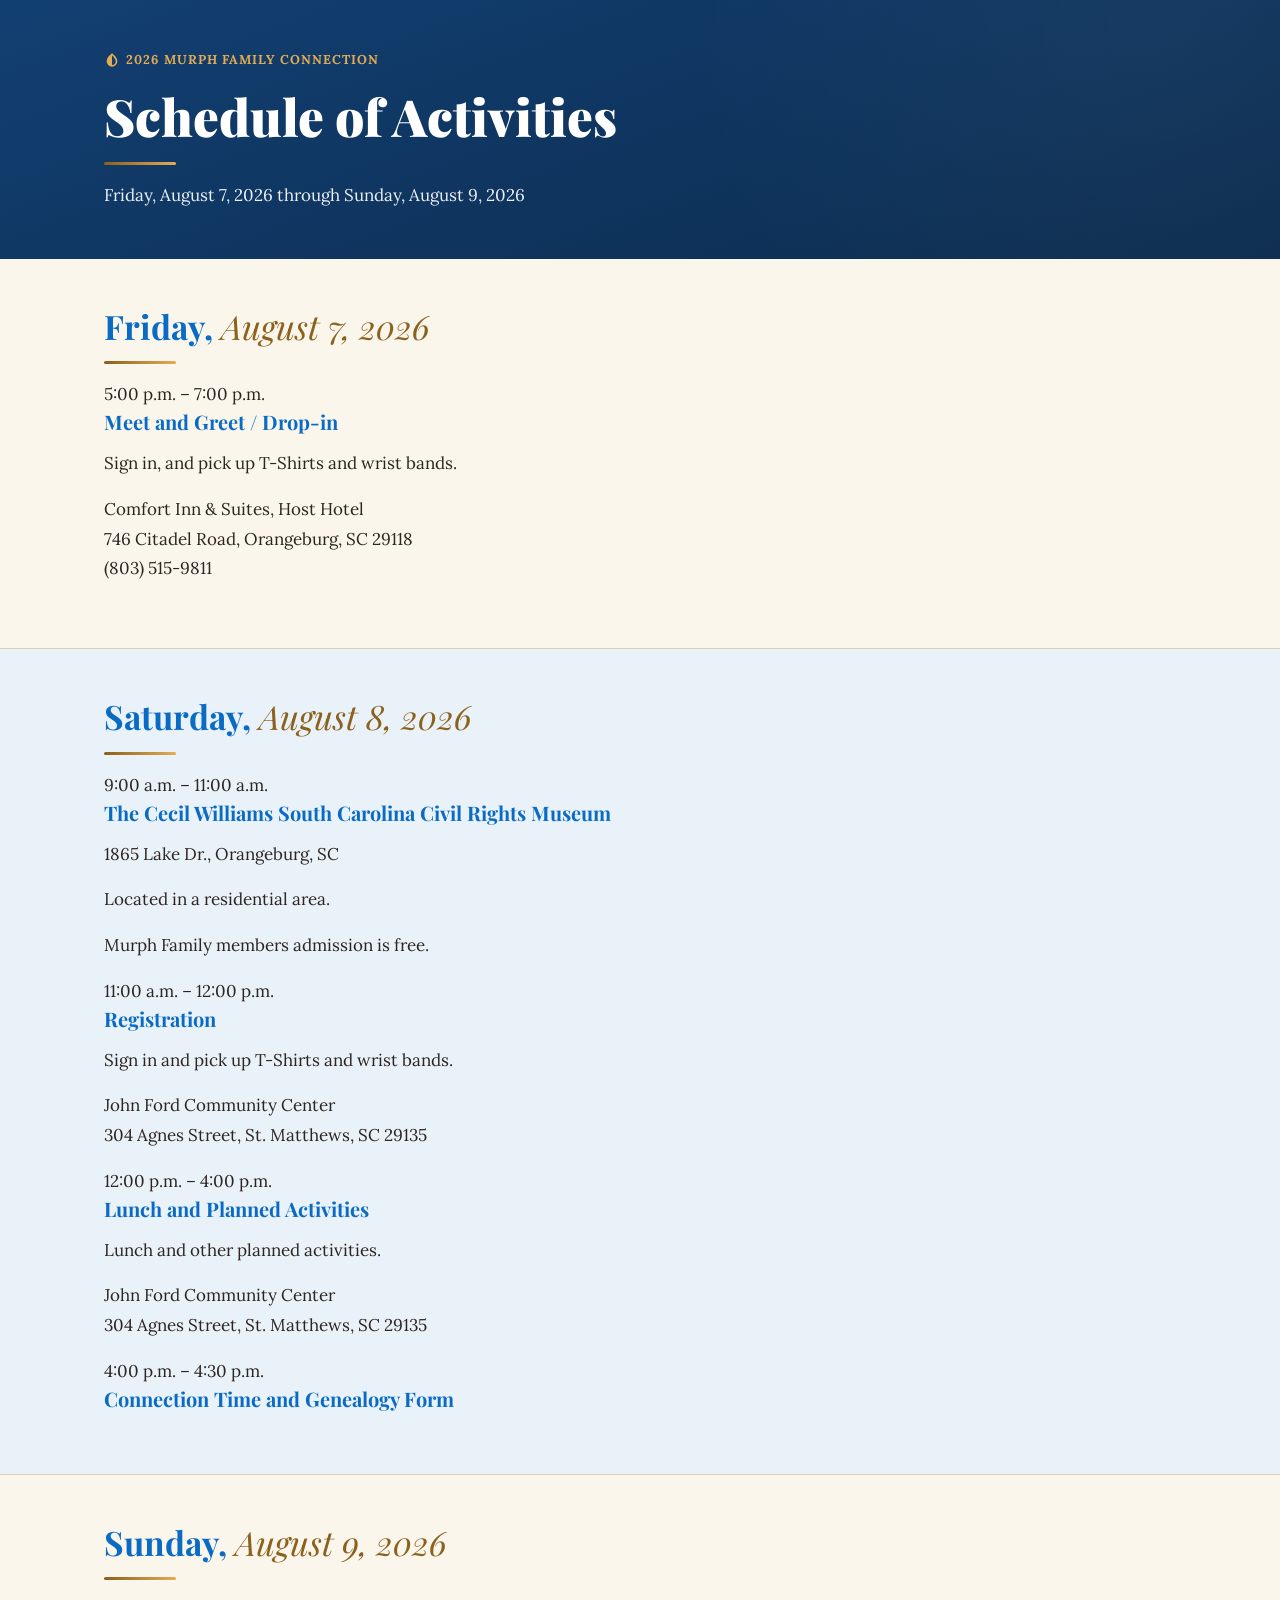
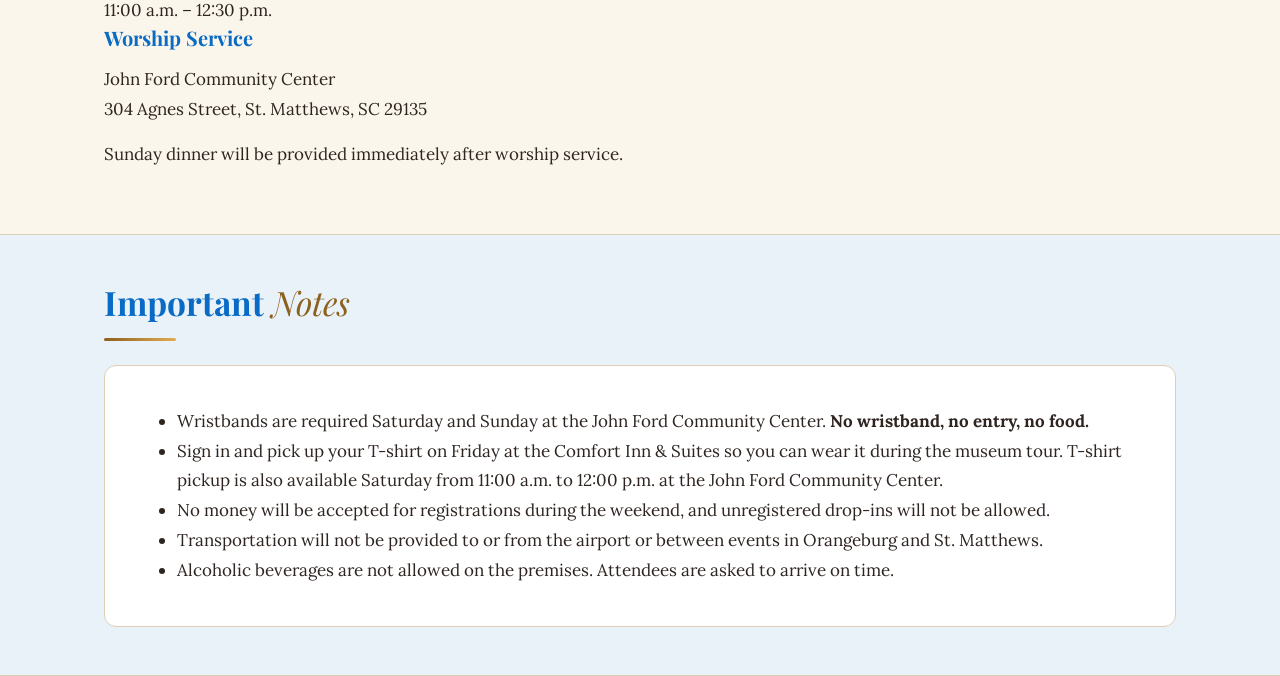
==== activities.html @ 3d92d0a0 "v1.5.2: Add Schedule of Activities page" ====
<!DOCTYPE html>
<html lang="en">
<head>
<meta charset="UTF-8">
<meta name="viewport" content="width=device-width, initial-scale=1.0">
<title>Schedule of Activities — Murph Family Connection 2026</title>
<meta name="description" content="Schedule of activities for the 2026 Murph Family Connection, August 7–9, 2026 in St. Matthews and Orangeburg, South Carolina.">
<link rel="icon" href="assets/images/murph-mark.svg" type="image/svg+xml">
<link rel="preconnect" href="https://fonts.googleapis.com">
<link rel="preconnect" href="https://fonts.gstatic.com" crossorigin>
<link href="https://fonts.googleapis.com/css2?family=Playfair+Display:ital,wght@0,400;0,700;0,900;1,400&family=Lora:ital,wght@0,400;0,600;1,400&display=swap" rel="stylesheet">
<link rel="stylesheet" href="assets/css/styles.css">
</head>
<body>
<a class="skip-link" href="#main">Skip to main content</a>

<div id="site-header"></div>

<main id="main">
<section class="page-header">
<div class="container">
<p class="section-eyebrow">
<svg viewBox="0 0 24 24" fill="currentColor" aria-hidden="true"><path d="M12 2c-4 3-8 7-8 12a8 8 0 0 0 8 8 8 8 0 0 0 8-8c0-5-4-9-8-12zm0 3.2c2.9 2.4 5.5 5.3 5.5 8.8A5.5 5.5 0 0 1 12 19.5V5.2z"/></svg>
2026 Murph Family Connection
</p>
<h1>Schedule of Activities</h1>
<hr class="gold-rule gold-rule--left">
<p>Friday, August 7, 2026 through Sunday, August 9, 2026</p>
</div>
</section>

<section class="section">
<div class="container">
<h2>Friday, <em class="accent">August 7, 2026</em></h2>
<hr class="gold-rule gold-rule--left">
<div class="timeline">
<div class="timeline-item">
<div class="timeline-item__time">5:00 p.m. &ndash; 7:00 p.m.</div>
<div class="timeline-item__body">
<h3 class="timeline-item__title">Meet and Greet / Drop-in</h3>
<p>Sign in, and pick up T-Shirts and wrist bands.</p>
<p class="timeline-item__location">
Comfort Inn &amp; Suites, Host Hotel<br>
746 Citadel Road, Orangeburg, SC 29118<br>
(803) 515-9811
</p>
</div>
</div>
</div>
</div>
</section>

<section class="section section--alt">
<div class="container">
<h2>Saturday, <em class="accent">August 8, 2026</em></h2>
<hr class="gold-rule gold-rule--left">
<div class="timeline">
<div class="timeline-item">
<div class="timeline-item__time">9:00 a.m. &ndash; 11:00 a.m.</div>
<div class="timeline-item__body">
<h3 class="timeline-item__title">The Cecil Williams South Carolina Civil Rights Museum</h3>
<p class="timeline-item__location">1865 Lake Dr., Orangeburg, SC</p>
<p class="timeline-item__note">Located in a residential area.</p>
<p class="timeline-item__note timeline-item__note--emphasis">Murph Family members admission is free.</p>
</div>
</div>
<div class="timeline-item">
<div class="timeline-item__time">11:00 a.m. &ndash; 12:00 p.m.</div>
<div class="timeline-item__body">
<h3 class="timeline-item__title">Registration</h3>
<p>Sign in and pick up T-Shirts and wrist bands.</p>
<p class="timeline-item__location">John Ford Community Center<br>304 Agnes Street, St. Matthews, SC 29135</p>
</div>
</div>
<div class="timeline-item">
<div class="timeline-item__time">12:00 p.m. &ndash; 4:00 p.m.</div>
<div class="timeline-item__body">
<h3 class="timeline-item__title">Lunch and Planned Activities</h3>
<p>Lunch and other planned activities.</p>
<p class="timeline-item__location">John Ford Community Center<br>304 Agnes Street, St. Matthews, SC 29135</p>
</div>
</div>
<div class="timeline-item">
<div class="timeline-item__time">4:00 p.m. &ndash; 4:30 p.m.</div>
<div class="timeline-item__body">
<h3 class="timeline-item__title">Connection Time and Genealogy Form</h3>
</div>
</div>
</div>
</div>
</section>

<section class="section">
<div class="container">
<h2>Sunday, <em class="accent">August 9, 2026</em></h2>
<hr class="gold-rule gold-rule--left">
<div class="timeline">
<div class="timeline-item">
<div class="timeline-item__time">11:00 a.m. &ndash; 12:30 p.m.</div>
<div class="timeline-item__body">
<h3 class="timeline-item__title">Worship Service</h3>
<p class="timeline-item__location">John Ford Community Center<br>304 Agnes Street, St. Matthews, SC 29135</p>
<p class="timeline-item__note">Sunday dinner will be provided immediately after worship service.</p>
</div>
</div>
</div>
</div>
</section>

<section class="section section--alt">
<div class="container">
<h2>Important <em class="accent">Notes</em></h2>
<hr class="gold-rule gold-rule--left">
<div class="notes-box">
<ul class="notes-list">
<li>Wristbands are required Saturday and Sunday at the John Ford Community Center. <strong>No wristband, no entry, no food.</strong></li>
<li>Sign in and pick up your T-shirt on Friday at the Comfort Inn &amp; Suites so you can wear it during the museum tour. T-shirt pickup is also available Saturday from 11:00 a.m. to 12:00 p.m. at the John Ford Community Center.</li>
<li>No money will be accepted for registrations during the weekend, and unregistered drop-ins will not be allowed.</li>
<li>Transportation will not be provided to or from the airport or between events in Orangeburg and St. Matthews.</li>
<li>Alcoholic beverages are not allowed on the premises. Attendees are asked to arrive on time.</li>
</ul>
</div>
</div>
</section>

</main>

<div id="site-footer"></div>

<script type="module" src="assets/js/pages/activities.js"></script>
</body>
</html>
---- assets/css/styles.css ----
/* ==========================================================================
   Murph Family Connection — Event Companion Site
   Shared design system
   Palette inspired by the 2026 event shirt (not a reproduction of the artwork)
   ========================================================================== */

:root {
  /* Brand palette — sampled directly from the 2026 event shirt photo
     ("Stronger Together"), then lightly calibrated for on-screen contrast.
     See BRAND_GUIDE.html / brand-guide.md for the sampling notes. */
  --color-royal-blue: #0A6BC4;        /* sampled: shirt fabric */
  --color-royal-blue-dark: #123F72;   /* calibrated: AA-safe text/link variant */
  --color-deep-brown: #4A2E1F;        /* sampled: banner-fold shadow, warmed */
  --color-warm-gold: #E3AC52;         /* sampled: leaf + banner gold */
  --color-warm-gold-dark: #8C611D;    /* calibrated: AA-safe text variant of gold */
  --color-warm-gold-light: #EFC98A;   /* tint for subtle backgrounds/hovers */
  --color-forest-green: #38402F;      /* sampled: dark tree-leaf green */
  --color-olive-green: #4B5240;       /* sampled: lighter tree-leaf green */
  --color-ivory: #FBF6EB;
  --color-ivory-alt: #F3EBDA;
  --color-ivory-blue: #E9F1F9;   /* light blue-tinted alt section background (v1.3 blue-led direction) */

  /* Semantic text / surface colors (contrast-checked against ivory) */
  --color-ink: #2E2420;               /* sampled + color-cast-corrected: tree trunk ink */
  --color-ink-soft: #4A4030;
  --color-muted: #7A6E60;
  --color-border: #DCD0B4;
  --color-surface: #FFFFFF;
  --color-focus: #123F72;

  /* Typography — Playfair Display (headings) + Lora (body), loaded from
     Google Fonts in each page <head>. System serif fallbacks keep the site
     readable even if the web fonts fail to load. */
  --font-heading: "Playfair Display", Georgia, "Times New Roman", serif;
  --font-body: "Lora", Georgia, "Times New Roman", serif;

  /* Layout */
  --max-width: 1120px;
  --radius-sm: 6px;
  --radius-md: 12px;
  --radius-lg: 20px;
  --space-1: 0.5rem;
  --space-2: 1rem;
  --space-3: 1.5rem;
  --space-4: 2rem;
  --space-5: 3rem;
  --space-6: 4rem;
  --shadow-sm: 0 1px 3px rgba(42, 33, 23, 0.12);
  --shadow-md: 0 4px 16px rgba(42, 33, 23, 0.14);
}

/* --------------------------------------------------------------------------
   Reset & base
   -------------------------------------------------------------------------- */
*, *::before, *::after { box-sizing: border-box; }

html { scroll-behavior: smooth; }

body {
  margin: 0;
  background-color: var(--color-ivory);
  color: var(--color-ink);
  font-family: var(--font-body);
  font-size: 17px;
  line-height: 1.75;
  -webkit-font-smoothing: antialiased;
}

img, svg { max-width: 100%; display: block; }

h1, h2, h3, h4 {
  font-family: var(--font-heading);
  font-weight: 700;
  color: var(--color-royal-blue);
  line-height: 1.15;
  margin: 0 0 var(--space-2);
}

h1 { font-size: clamp(2.2rem, 4.5vw, 3.2rem); font-weight: 900; color: var(--color-deep-brown); }
h2 { font-size: clamp(1.6rem, 3vw, 2.1rem); }
h3 { font-size: 1.25rem; }

/* Subtle italic emphasis on part of an otherwise-unchanged approved phrase —
   styling only, never used to alter or add to approved wording. */
em.accent { font-style: italic; color: var(--color-warm-gold-dark); font-weight: 400; }

p { margin: 0 0 var(--space-2); }

a { color: var(--color-royal-blue); }
a:hover { color: var(--color-royal-blue-dark); }

/* Visible focus state everywhere — keyboard accessibility */
a:focus-visible,
button:focus-visible,
input:focus-visible,
[tabindex]:focus-visible {
  outline: 3px solid var(--color-focus);
  outline-offset: 2px;
}

.skip-link {
  position: absolute;
  left: -999px;
  top: 0;
  background: var(--color-royal-blue);
  color: #fff;
  padding: 0.75rem 1.25rem;
  z-index: 1000;
  border-radius: 0 0 var(--radius-sm) 0;
}
.skip-link:focus {
  left: 0;
}

/* --------------------------------------------------------------------------
   Layout helpers
   -------------------------------------------------------------------------- */
.container {
  width: 100%;
  max-width: var(--max-width);
  margin: 0 auto;
  padding: 0 var(--space-3);
}

.section {
  padding: var(--space-5) 0;
}

.section--alt {
  background-color: var(--color-ivory-blue);
  border-top: 1px solid var(--color-border);
  border-bottom: 1px solid var(--color-border);
}

/* Blue page-header band — opens the Attendee Map and Family Tree Information
   pages the same way the hero opens the Home page, so every page leads with
   the same confident blue treatment. Body copy, cards, tables, and the form
   stay on ivory/white for readability, per the approved blue-led direction. */
.page-header {
  padding: var(--space-5) 0 var(--space-4);
  /* Same narrow dark-navy range as .hero — verified AA-safe for gold and
     white text at every point on the gradient. */
  background:
    radial-gradient(circle at 90% 10%, rgba(255, 255, 255, 0.035), transparent 40%),
    linear-gradient(160deg, var(--color-royal-blue-dark) 0%, #0C2C4E 100%);
  color: #fff;
}
.page-header .section-eyebrow { color: var(--color-warm-gold); }
.page-header h1 { color: #fff; }
.page-header p { color: rgba(255, 255, 255, 0.92); }
.page-header .gold-rule--left {
  background: linear-gradient(90deg, var(--color-warm-gold-dark), var(--color-warm-gold));
}

/* --------------------------------------------------------------------------
   Natural / heritage-inspired accents
   Subtle motifs drawn from the event shirt (tree, leaves, gold banding) —
   used sparingly as section dividers and accents, never as page backgrounds.
   -------------------------------------------------------------------------- */
.leaf-divider {
  display: flex;
  align-items: center;
  justify-content: center;
  gap: var(--space-2);
  margin: 0 auto;
  max-width: 360px;
  color: var(--color-warm-gold-dark);
}

.leaf-divider__line {
  flex: 1;
  height: 2px;
  background: linear-gradient(90deg, transparent, var(--color-warm-gold), transparent);
  border: none;
}

.leaf-divider__icon {
  width: 22px;
  height: 22px;
  flex-shrink: 0;
  color: var(--color-olive-green);
}

.gold-rule {
  border: none;
  height: 3px;
  width: 72px;
  margin: var(--space-2) auto;
  background: linear-gradient(90deg, var(--color-warm-gold-dark), var(--color-warm-gold));
  border-radius: 999px;
}

.gold-rule--left {
  margin: var(--space-2) 0;
}

.section-eyebrow {
  display: inline-flex;
  align-items: center;
  gap: 0.4rem;
  font-weight: 700;
  letter-spacing: 0.08em;
  text-transform: uppercase;
  color: var(--color-olive-green);
  font-size: 0.8rem;
}

.section-eyebrow svg { width: 16px; height: 16px; }

/* --------------------------------------------------------------------------
   Header / Navigation
   -------------------------------------------------------------------------- */
.site-header {
  background-color: var(--color-royal-blue-dark);
  border-bottom: 3px solid var(--color-warm-gold);
}

.site-header__inner {
  display: flex;
  align-items: center;
  justify-content: space-between;
  gap: var(--space-3);
  padding: var(--space-2) var(--space-3);
  max-width: var(--max-width);
  margin: 0 auto;
  flex-wrap: wrap;
}

.brand {
  display: flex;
  align-items: center;
  gap: 0.6rem;
  text-decoration: none;
  color: #fff;
}

.brand__mark {
  width: 40px;
  height: 40px;
  flex-shrink: 0;
  background-color: var(--color-ivory);
  border-radius: 50%;
  padding: 4px;
}

.brand__text {
  font-family: var(--font-heading);
  font-weight: 700;
  font-size: 1.15rem;
  line-height: 1.1;
  color: #fff;
}

.brand__text span {
  display: block;
  font-family: var(--font-body);
  font-weight: 400;
  font-size: 0.72rem;
  letter-spacing: 0.06em;
  text-transform: uppercase;
  color: var(--color-warm-gold);
}

.main-nav ul {
  list-style: none;
  display: flex;
  gap: var(--space-1);
  margin: 0;
  padding: 0;
}

.main-nav a {
  display: inline-block;
  padding: 0.55rem 1rem;
  border-radius: var(--radius-sm);
  text-decoration: none;
  color: rgba(255, 255, 255, 0.85);
  font-weight: 600;
  font-size: 0.95rem;
}

.main-nav a {
  position: relative;
  border-bottom: 3px solid transparent;
}

.main-nav a:hover {
  background-color: rgba(255, 255, 255, 0.12);
  color: #fff;
}

.main-nav a[aria-current="page"] {
  background-color: rgba(255, 255, 255, 0.14);
  color: #fff;
  font-weight: 700;
  border-bottom-color: var(--color-warm-gold);
}

/* --------------------------------------------------------------------------
   Hero
   -------------------------------------------------------------------------- */
.hero {
  padding: var(--space-6) 0 var(--space-5);
  text-align: center;
  color: #fff;
  /* Deliberately stays within a narrow dark-navy range (never the lighter
     royal blue) so gold and white text keep AA contrast everywhere on the
     gradient, at every breakpoint — verified programmatically. */
  background:
    radial-gradient(circle at 90% 8%, rgba(255, 255, 255, 0.035), transparent 40%),
    radial-gradient(circle at 8% 92%, rgba(255, 255, 255, 0.035), transparent 40%),
    linear-gradient(165deg, var(--color-royal-blue-dark) 0%, #0C2C4E 100%);
}

.hero__eyebrow {
  font-weight: 700;
  letter-spacing: 0.08em;
  text-transform: uppercase;
  color: var(--color-warm-gold);
  font-size: 0.85rem;
  margin-bottom: var(--space-1);
}

.hero h1 { color: #fff; }
.hero em.accent { color: var(--color-warm-gold); }

.hero .leaf-divider__icon { color: var(--color-warm-gold); }
.hero .leaf-divider__line { background: linear-gradient(90deg, transparent, rgba(227, 172, 82, 0.85), transparent); }

.hero__subtitle {
  font-size: 1.15rem;
  color: rgba(255, 255, 255, 0.92);
  font-weight: 600;
  margin-bottom: var(--space-3);
}

.hero__body {
  max-width: 680px;
  margin: 0 auto var(--space-4);
  font-size: 1.05rem;
  color: rgba(255, 255, 255, 0.9);
}

/* Compact event snapshot on the home hero — a darker "frosted" panel nested
   inside the blue hero, gold numbers, white labels. */
.hero-stats {
  display: flex;
  justify-content: center;
  flex-wrap: wrap;
  border: 1px solid rgba(255, 255, 255, 0.22);
  border-radius: var(--radius-md);
  overflow: hidden;
  background-color: rgba(9, 33, 58, 0.32);
  max-width: 620px;
  margin: 0 auto var(--space-3);
}

.hero-stat {
  flex: 1 1 140px;
  padding: var(--space-3) var(--space-3);
  text-align: center;
  border-right: 1px solid rgba(255, 255, 255, 0.18);
}

.hero-stat:last-child { border-right: none; }

.hero-stat__num {
  display: block;
  font-family: var(--font-heading);
  font-weight: 900;
  font-size: clamp(1.9rem, 3.5vw, 2.6rem);
  color: var(--color-warm-gold);
  line-height: 1;
}

.hero-stat__lbl {
  display: block;
  font-size: 0.7rem;
  text-transform: uppercase;
  letter-spacing: 0.08em;
  color: rgba(255, 255, 255, 0.85);
  margin-top: 0.35rem;
}

/* "Stronger Together" — the shirt's own motto, used as a small badge */
.motto-badge {
  display: inline-block;
  margin: var(--space-2) 0 0;
  font-family: var(--font-heading);
  font-size: 0.8rem;
  font-weight: 700;
  letter-spacing: 0.22em;
  text-transform: uppercase;
  color: var(--color-warm-gold);
  padding: 0.5rem 1.25rem;
  border: 1px solid var(--color-warm-gold);
  border-radius: 999px;
}

/* Give the hero's CTA buttons a touch more separation from the now-blue
   background behind them. */
.hero .big-button { border-color: rgba(255, 255, 255, 0.25); }

/* --------------------------------------------------------------------------
   Buttons
   -------------------------------------------------------------------------- */
.button-row {
  display: flex;
  flex-wrap: wrap;
  gap: var(--space-3);
  justify-content: center;
  margin-top: var(--space-3);
}

.big-button {
  display: flex;
  flex-direction: column;
  align-items: center;
  justify-content: center;
  gap: 0.4rem;
  min-width: 260px;
  padding: var(--space-4) var(--space-4);
  border-radius: var(--radius-lg);
  text-decoration: none;
  font-family: var(--font-heading);
  font-weight: 700;
  font-size: 1.3rem;
  color: #fff;
  box-shadow: var(--shadow-md);
  border: 2px solid transparent;
  transition: transform 0.15s ease, box-shadow 0.15s ease;
}

.big-button:hover,
.big-button:focus-visible {
  transform: translateY(-3px);
  box-shadow: 0 8px 22px rgba(42, 33, 23, 0.22);
}

.big-button__icon { font-size: 2.1rem; }

.big-button--map {
  background-color: var(--color-royal-blue);
}
.big-button--map:hover { background-color: var(--color-royal-blue-dark); }

.big-button--tree {
  background-color: var(--color-royal-blue-dark);
}
.big-button--tree:hover { background-color: #0C2C4E; }

.btn {
  display: inline-block;
  padding: 0.6rem 1.2rem;
  border-radius: var(--radius-sm);
  background-color: var(--color-royal-blue);
  color: #fff;
  text-decoration: none;
  font-weight: 600;
  border: none;
  cursor: pointer;
}
.btn:hover { background-color: var(--color-royal-blue-dark); color: #fff; }

.btn--outline {
  background-color: transparent;
  color: var(--color-royal-blue-dark);
  border: 2px solid var(--color-royal-blue);
}
.btn--outline:hover { background-color: var(--color-royal-blue); color: #fff; }

/* --------------------------------------------------------------------------
   Cards / panels
   -------------------------------------------------------------------------- */
.card {
  background-color: var(--color-surface);
  border: 1px solid var(--color-border);
  border-radius: var(--radius-md);
  padding: var(--space-3);
  box-shadow: var(--shadow-sm);
}

.card h3 {
  color: var(--color-forest-green);
  margin-bottom: 0.4rem;
}

.panel-grid {
  display: grid;
  gap: var(--space-3);
  grid-template-columns: repeat(auto-fit, minmax(260px, 1fr));
}

/* Stat tiles */
.stat-grid {
  display: grid;
  gap: var(--space-2);
  grid-template-columns: repeat(auto-fit, minmax(160px, 1fr));
  margin-top: var(--space-3);
}

.stat-tile {
  /* Same AA-verified dark-navy range as .hero/.page-header — never the
     lighter royal blue, so the gold value and white label stay legible
     everywhere on the card. */
  background: linear-gradient(165deg, var(--color-royal-blue-dark) 0%, #0C2C4E 100%);
  border: none;
  border-top: 5px solid var(--color-warm-gold);
  border-radius: var(--radius-md);
  padding: var(--space-4) var(--space-2) var(--space-3);
  text-align: center;
  box-shadow: var(--shadow-sm);
  transition: transform 0.15s ease, box-shadow 0.15s ease;
}

.stat-tile:hover {
  transform: translateY(-3px);
  box-shadow: var(--shadow-md);
}

.stat-tile__value {
  font-family: var(--font-heading);
  font-size: clamp(2.2rem, 4vw, 2.75rem);
  font-weight: 900;
  color: var(--color-warm-gold);
  display: block;
  line-height: 1;
  margin-bottom: 0.5rem;
}

.stat-tile__label {
  font-size: 0.72rem;
  color: rgba(255, 255, 255, 0.88);
  font-weight: 700;
  text-transform: uppercase;
  letter-spacing: 0.07em;
}

/* Highlights list */
.highlight-list {
  list-style: none;
  margin: var(--space-3) 0 0;
  padding: 0;
  display: grid;
  gap: var(--space-2);
}

.highlight-list li {
  display: flex;
  gap: 1rem;
  align-items: flex-start;
  background-color: #EBF4FF;
  border-left: 5px solid var(--color-warm-gold);
  border-radius: 0 var(--radius-md) var(--radius-md) 0;
  padding: var(--space-2) var(--space-3);
}

.highlight-list .hi-ico {
  font-size: 1.35rem;
  line-height: 1.3;
  flex-shrink: 0;
}

.highlight-list .hi-txt {
  font-size: 0.95rem;
  line-height: 1.65;
}

.highlight-list strong { color: var(--color-royal-blue-dark); }

/* Pull quote — used sparingly for a single moment of warmth per page */
.pull-quote {
  margin: var(--space-3) auto;
  padding: 1.4rem 1.75rem 1.4rem 2rem;
  max-width: 620px;
  border-left: 5px solid var(--color-warm-gold);
  background-color: var(--color-warm-gold-light);
  background-color: #FDF3DC;
  border-radius: 0 var(--radius-md) var(--radius-md) 0;
  font-family: var(--font-heading);
  font-size: 1.05rem;
  font-style: italic;
  color: var(--color-deep-brown);
  line-height: 1.6;
}

/* Data note box */
.notes-box {
  background-color: var(--color-surface);
  border: 1.5px solid var(--color-border);
  border-radius: var(--radius-md);
  padding: var(--space-3) var(--space-4);
  margin-top: var(--space-3);
}

.notes-box h3 {
  font-size: 1.05rem;
  color: var(--color-royal-blue);
  padding-bottom: 0.75rem;
  border-bottom: 2px solid var(--color-warm-gold);
  margin-bottom: var(--space-2);
}

.notes-dl {
  display: grid;
  grid-template-columns: auto 1fr;
  gap: 0.5rem 1.5rem;
  font-size: 0.88rem;
  margin-bottom: var(--space-2);
}

.notes-dl dt { color: var(--color-muted); font-style: italic; }
.notes-dl dd { color: var(--color-ink); font-weight: 700; margin: 0; }

.notes-prose {
  font-size: 0.92rem;
  line-height: 1.75;
  color: var(--color-ink-soft);
}

.notes-prose strong { color: var(--color-ink); }

/* Rank pills + share bars, used in the Community Rankings table */
.rpill {
  display: inline-flex;
  align-items: center;
  justify-content: center;
  width: 24px;
  height: 24px;
  border-radius: 50%;
  font-size: 0.7rem;
  font-weight: 700;
  color: #fff;
  background-color: var(--color-royal-blue);
  flex-shrink: 0;
}

.rpill.rpill--gold {
  background-color: var(--color-warm-gold);
  color: var(--color-deep-brown);
}

.bar-wrap {
  display: flex;
  align-items: center;
  gap: 0.5rem;
}

.bar-track {
  height: 6px;
  background-color: var(--color-border);
  border-radius: 3px;
  flex: 1;
  overflow: hidden;
}

.bar-fill {
  height: 100%;
  background-color: var(--color-royal-blue);
  border-radius: 3px;
}

.bar-pct {
  font-size: 0.7rem;
  color: var(--color-muted);
  white-space: nowrap;
}

/* --------------------------------------------------------------------------
   Maps
   -------------------------------------------------------------------------- */
.map-panel {
  margin-top: var(--space-3);
}

.map-frame {
  background-color: var(--color-surface);
  border: 2px solid var(--color-royal-blue);
  border-top: 4px solid var(--color-warm-gold);
  border-radius: var(--radius-md);
  overflow: hidden;
  box-shadow: var(--shadow-md);
  position: relative;
}

.leaflet-map {
  width: 100%;
  height: 440px;
}

.leaflet-map.leaflet-map--tall { height: 520px; }

.map-legend {
  display: flex;
  align-items: center;
  gap: 0.5rem;
  font-size: 0.85rem;
  color: var(--color-ink-soft);
  margin-top: var(--space-1);
  font-style: italic;
}

/* Leaflet popup theming to match the site */
.leaflet-popup-content-wrapper {
  background-color: var(--color-surface) !important;
  border: 1.5px solid var(--color-border) !important;
  border-radius: var(--radius-md) !important;
  box-shadow: var(--shadow-md) !important;
}
.leaflet-popup-tip { background-color: var(--color-surface) !important; }
.leaflet-popup-content {
  font-family: var(--font-body) !important;
  font-size: 0.85rem !important;
  color: var(--color-ink) !important;
  line-height: 1.55 !important;
  margin: 10px 12px !important;
}
.map-popup__title {
  font-family: var(--font-heading);
  font-size: 1rem;
  font-weight: 700;
  color: var(--color-royal-blue);
  margin-bottom: 2px;
}
.map-popup__count { color: var(--color-forest-green); font-weight: 600; }
.map-popup__state { color: var(--color-muted); font-size: 0.78rem; }

.map-marker-label {
  font-family: var(--font-body);
  font-size: 11px;
  font-weight: 600;
  color: var(--color-royal-blue-dark);
  background-color: rgba(251, 246, 235, 0.92);
  padding: 1px 6px;
  border-radius: 3px;
  white-space: nowrap;
}

.map-loading,
.map-error {
  padding: var(--space-4);
  text-align: center;
  color: var(--color-ink-soft);
}

.map-error {
  color: #7A2E2E;
  background-color: #FBEDEA;
}

.map-error a { color: var(--color-royal-blue-dark); font-weight: 600; }

/* --------------------------------------------------------------------------
   Tables
   -------------------------------------------------------------------------- */
.data-table {
  width: 100%;
  border-collapse: collapse;
  background-color: var(--color-surface);
  border-radius: var(--radius-md);
  overflow: hidden;
  box-shadow: var(--shadow-sm);
}

.data-table caption {
  caption-side: top;
  text-align: left;
  font-family: var(--font-heading);
  font-weight: 700;
  font-size: 1rem;
  color: var(--color-royal-blue);
  padding-bottom: 0.6rem;
  border-bottom: 3px solid var(--color-warm-gold);
  margin-bottom: 0.4rem;
}

.data-table th,
.data-table td {
  text-align: left;
  padding: 0.65rem 1rem;
  border-bottom: 1px solid var(--color-border);
}

.data-table th {
  background-color: var(--color-royal-blue);
  color: #fff;
  font-weight: 600;
  font-size: 0.75rem;
  text-transform: uppercase;
  letter-spacing: 0.05em;
}

.data-table tbody tr:nth-child(even) { background-color: var(--color-ivory-alt); }
.data-table tbody tr:hover { background-color: #F0E6C8; }
.data-table tbody tr.is-highlighted td:first-child {
  font-weight: 700;
  color: var(--color-forest-green);
}

/* --------------------------------------------------------------------------
   Family Tree Information page
   -------------------------------------------------------------------------- */
.intro-copy {
  max-width: 720px;
  margin: 0 auto;
  text-align: center;
}

.form-embed-wrap {
  max-width: 760px;
  margin: var(--space-4) auto 0;
  background-color: var(--color-surface);
  border: 1.5px solid var(--color-border);
  border-top: 5px solid var(--color-warm-gold);
  border-radius: var(--radius-md);
  padding: var(--space-2);
  box-shadow: var(--shadow-md);
  /* Prevent the embed from ever forcing horizontal scroll on narrow screens */
  overflow-x: hidden;
  max-width: min(760px, 100%);
}

.form-embed-wrap iframe {
  display: block;
  width: 100%;
  max-width: 100%;
  min-height: 1400px;
  border: none;
  border-radius: var(--radius-sm);
}

.form-fallback {
  text-align: center;
  margin-top: var(--space-3);
  font-size: 0.85rem;
  color: var(--color-ink-soft);
  line-height: 2;
}

/* --------------------------------------------------------------------------
   Footer
   -------------------------------------------------------------------------- */
.site-footer {
  background-color: var(--color-royal-blue-dark);
  color: #E6EEF6;
  padding: var(--space-4) 0;
  margin-top: var(--space-5);
  border-top: 3px solid var(--color-warm-gold);
}

.site-footer .container {
  display: flex;
  flex-wrap: wrap;
  justify-content: space-between;
  gap: var(--space-2);
  font-size: 0.9rem;
}

.site-footer a { color: var(--color-warm-gold-light); }

.site-footer__links {
  display: flex;
  align-items: center;
  gap: 0.5rem;
  flex-wrap: wrap;
}

/* --------------------------------------------------------------------------
   Brand Guide page
   -------------------------------------------------------------------------- */
.swatch-grid {
  display: grid;
  gap: var(--space-3);
  grid-template-columns: repeat(auto-fit, minmax(190px, 1fr));
  margin-top: var(--space-3);
}

.swatch {
  border-radius: var(--radius-md);
  overflow: hidden;
  border: 1px solid var(--color-border);
  box-shadow: var(--shadow-sm);
  background-color: var(--color-surface);
}

.swatch__chip {
  height: 90px;
}

.swatch__meta {
  padding: 0.6rem 0.9rem;
}

.swatch__name {
  font-weight: 700;
  display: block;
}

.swatch__hex {
  font-family: ui-monospace, SFMono-Regular, Menlo, Consolas, monospace;
  font-size: 0.85rem;
  color: var(--color-ink-soft);
}

.swatch__note {
  font-size: 0.8rem;
  color: var(--color-ink-soft);
  margin-top: 0.2rem;
}

.type-sample {
  margin-bottom: var(--space-2);
}

.type-sample__label {
  font-family: ui-monospace, SFMono-Regular, Menlo, Consolas, monospace;
  font-size: 0.78rem;
  color: var(--color-olive-green);
  text-transform: uppercase;
  letter-spacing: 0.05em;
  display: block;
  margin-bottom: 0.15rem;
}

.spacing-scale {
  display: flex;
  align-items: flex-end;
  gap: var(--space-2);
  flex-wrap: wrap;
  margin-top: var(--space-2);
}

.spacing-scale__item { text-align: center; font-size: 0.78rem; color: var(--color-ink-soft); }

.spacing-scale__bar {
  background-color: var(--color-royal-blue);
  width: 24px;
  border-radius: 3px;
  margin: 0 auto 0.3rem;
}

.principle-grid {
  display: grid;
  gap: var(--space-3);
  grid-template-columns: repeat(auto-fit, minmax(220px, 1fr));
  margin-top: var(--space-3);
}

.icon-sample-row {
  display: flex;
  gap: var(--space-4);
  flex-wrap: wrap;
  align-items: center;
  margin-top: var(--space-2);
}

.icon-sample {
  display: flex;
  flex-direction: column;
  align-items: center;
  gap: 0.4rem;
  font-size: 0.8rem;
  color: var(--color-ink-soft);
}

.icon-sample svg {
  width: 32px;
  height: 32px;
  color: var(--color-olive-green);
}

/* --------------------------------------------------------------------------
   Responsive
   -------------------------------------------------------------------------- */
@media (max-width: 640px) {
  .site-header__inner { flex-direction: column; align-items: flex-start; }
  .main-nav ul { flex-wrap: wrap; }
  .hero { padding: var(--space-5) 0 var(--space-4); }
  .big-button { width: 100%; min-width: 0; }
  .form-embed-wrap iframe { min-height: 1600px; }
}

/* --------------------------------------------------------------------------
   Reduced motion
   -------------------------------------------------------------------------- */
@media (prefers-reduced-motion: reduce) {
  * { transition: none !important; scroll-behavior: auto !important; }
}


/* --------------------------------------------------------------------------
Family Tree Questionnaire — Preview Card
Built entirely from existing tokens (color, type, radius, shadow, spacing).
-------------------------------------------------------------------------- */
.preview-card {
  max-width: 760px;
  margin: 0 auto;
  background-color: var(--color-surface);
  border: 1.5px solid var(--color-border);
  border-top: 5px solid var(--color-warm-gold);
  border-radius: var(--radius-md);
  padding: var(--space-4);
  box-shadow: var(--shadow-md);
}

.preview-card__intro { text-align: center; margin-bottom: var(--space-4); }
.preview-card__lede { font-style: italic; color: var(--color-ink-soft); margin: 0; font-size: 1.05rem; }

.preview-card__section {
  padding-top: var(--space-3);
  margin-top: var(--space-3);
  border-top: 1px solid var(--color-border);
}
.preview-card__intro + .preview-card__section { border-top: none; margin-top: 0; padding-top: 0; }
.preview-card__section h2 {
  color: var(--color-forest-green);
  font-size: 1rem;
  text-transform: uppercase;
  letter-spacing: 0.05em;
  margin-bottom: var(--space-2);
}

.preview-field-grid {
  display: grid;
  gap: var(--space-3) var(--space-4);
  grid-template-columns: repeat(2, minmax(0, 1fr));
}
.preview-field--wide { grid-column: 1 / -1; }

.preview-field__label {
  display: block;
  font-size: 0.8rem;
  font-weight: 600;
  color: var(--color-muted);
  text-transform: uppercase;
  letter-spacing: 0.04em;
  margin-bottom: 0.4rem;
}
.preview-field__optional { font-style: italic; font-weight: 400; text-transform: none; color: var(--color-muted); }

.preview-field__line { display: block; height: 0; border-bottom: 1.5px solid var(--color-border); }
.preview-field__line--tall { height: 2.5rem; border: 1.5px solid var(--color-border); border-radius: var(--radius-sm); }

.preview-permission { display: flex; align-items: flex-start; gap: 0.75rem; cursor: default; }
.preview-permission input[type="checkbox"] {
  margin-top: 0.25rem; width: 18px; height: 18px; flex-shrink: 0;
  accent-color: var(--color-royal-blue);
}
.preview-permission span { font-size: 0.92rem; color: var(--color-ink-soft); line-height: 1.6; }

.preview-card__footnote {
  text-align: center;
  font-size: 0.85rem;
  font-style: italic;
  color: var(--color-muted);
  margin: var(--space-4) 0 0;
}

.section-divider { max-width: 760px; margin: var(--space-4) auto var(--space-2); text-align: center; }
.section-divider .leaf-divider { margin-bottom: var(--space-2); }
.leaf-divider__arrow { font-size: 22px; line-height: 1; color: var(--color-warm-gold-dark); }
.section-divider__text { font-size: 0.92rem; color: var(--color-ink-soft); margin: 0; }
.section-divider__text strong {
  display: block;
  font-family: var(--font-heading);
  font-size: 1.05rem;
  color: var(--color-royal-blue-dark);
  margin-bottom: 0.2rem;
}

@media (max-width: 640px) {
  .preview-field-grid { grid-template-columns: 1fr; }
}

/* --------------------------------------------------------------------------
   Stay Connected (Facebook) — v1.5.1
   -------------------------------------------------------------------------- */
.stay-connected__card {
  max-width: 640px;
  margin-top: var(--space-3);
}

.stay-connected__title {
  display: flex;
  align-items: center;
  gap: 0.5rem;
  color: var(--color-forest-green);
}

.stay-connected__icon {
  color: var(--color-royal-blue);
  flex-shrink: 0;
}

.stay-connected__btn {
  display: inline-flex;
  align-items: center;
  gap: 0.4rem;
  margin-top: var(--space-2);
}
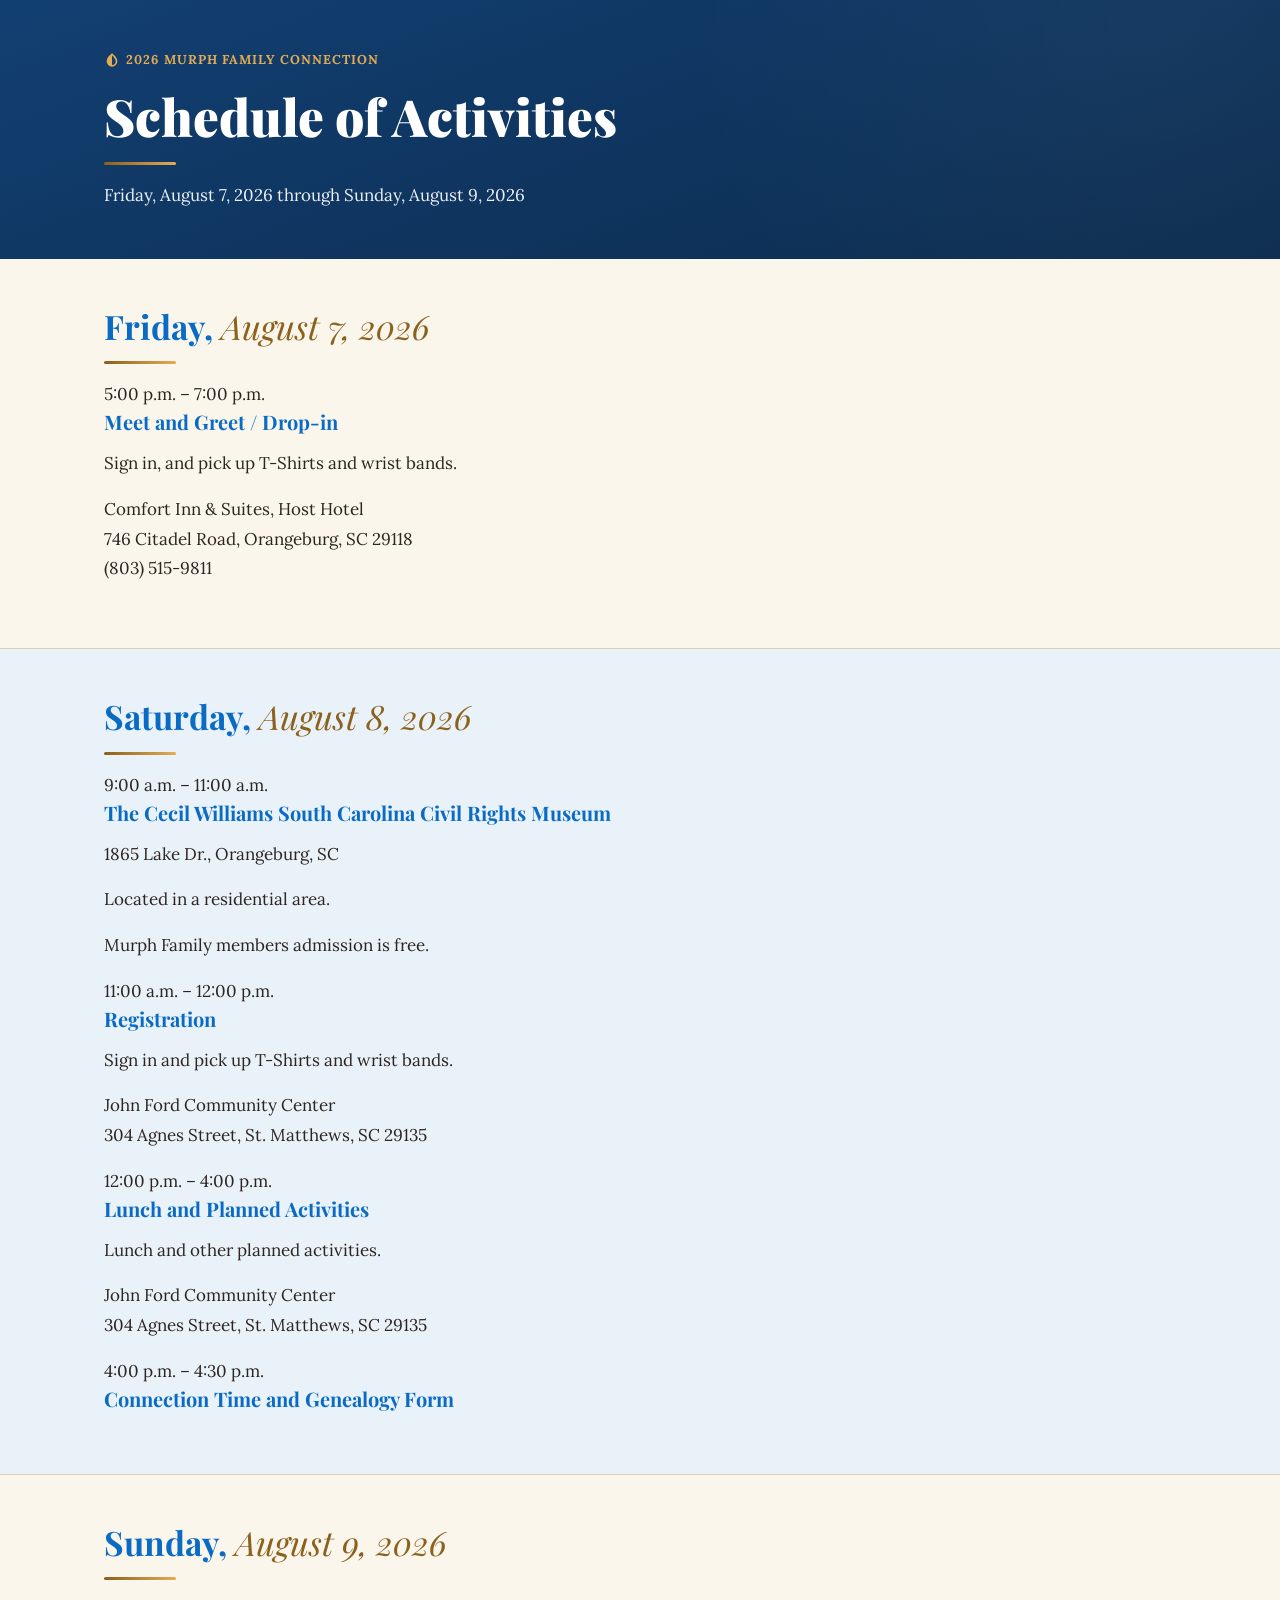
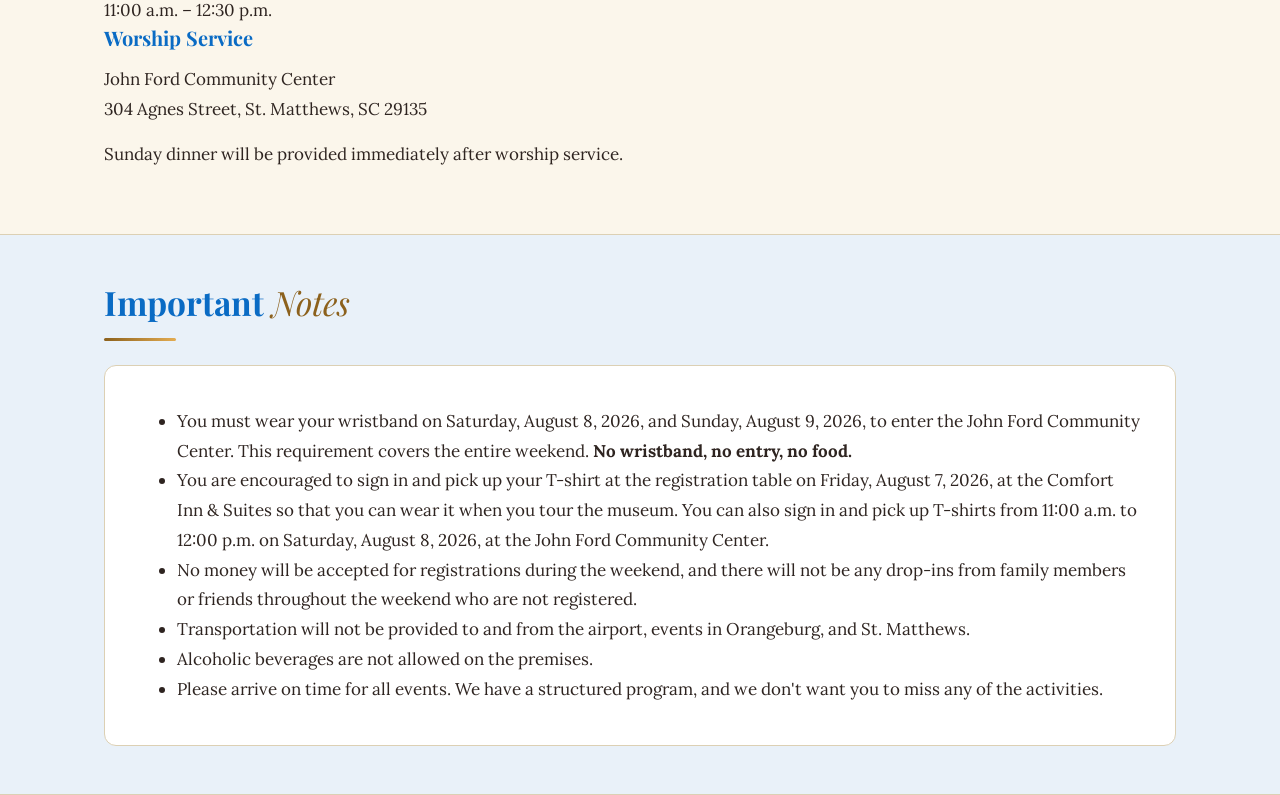
==== commit f5d308b4: "v1.5.2: Restore source wording for Activities Important Notes" ====
--- a/activities.html
+++ b/activities.html
@@ -113,11 +113,12 @@
 <hr class="gold-rule gold-rule--left">
 <div class="notes-box">
 <ul class="notes-list">
-<li>Wristbands are required Saturday and Sunday at the John Ford Community Center. <strong>No wristband, no entry, no food.</strong></li>
-<li>Sign in and pick up your T-shirt on Friday at the Comfort Inn &amp; Suites so you can wear it during the museum tour. T-shirt pickup is also available Saturday from 11:00 a.m. to 12:00 p.m. at the John Ford Community Center.</li>
-<li>No money will be accepted for registrations during the weekend, and unregistered drop-ins will not be allowed.</li>
-<li>Transportation will not be provided to or from the airport or between events in Orangeburg and St. Matthews.</li>
-<li>Alcoholic beverages are not allowed on the premises. Attendees are asked to arrive on time.</li>
+<li>You must wear your wristband on Saturday, August 8, 2026, and Sunday, August 9, 2026, to enter the John Ford Community Center. This requirement covers the entire weekend. <strong>No wristband, no entry, no food.</strong></li>
+<li>You are encouraged to sign in and pick up your T-shirt at the registration table on Friday, August 7, 2026, at the Comfort Inn &amp; Suites so that you can wear it when you tour the museum. You can also sign in and pick up T-shirts from 11:00 a.m. to 12:00 p.m. on Saturday, August 8, 2026, at the John Ford Community Center.</li>
+<li>No money will be accepted for registrations during the weekend, and there will not be any drop-ins from family members or friends throughout the weekend who are not registered.</li>
+<li>Transportation will not be provided to and from the airport, events in Orangeburg, and St. Matthews.</li>
+<li>Alcoholic beverages are not allowed on the premises.</li>
+<li>Please arrive on time for all events. We have a structured program, and we don't want you to miss any of the activities.</li>
 </ul>
 </div>
 </div>
